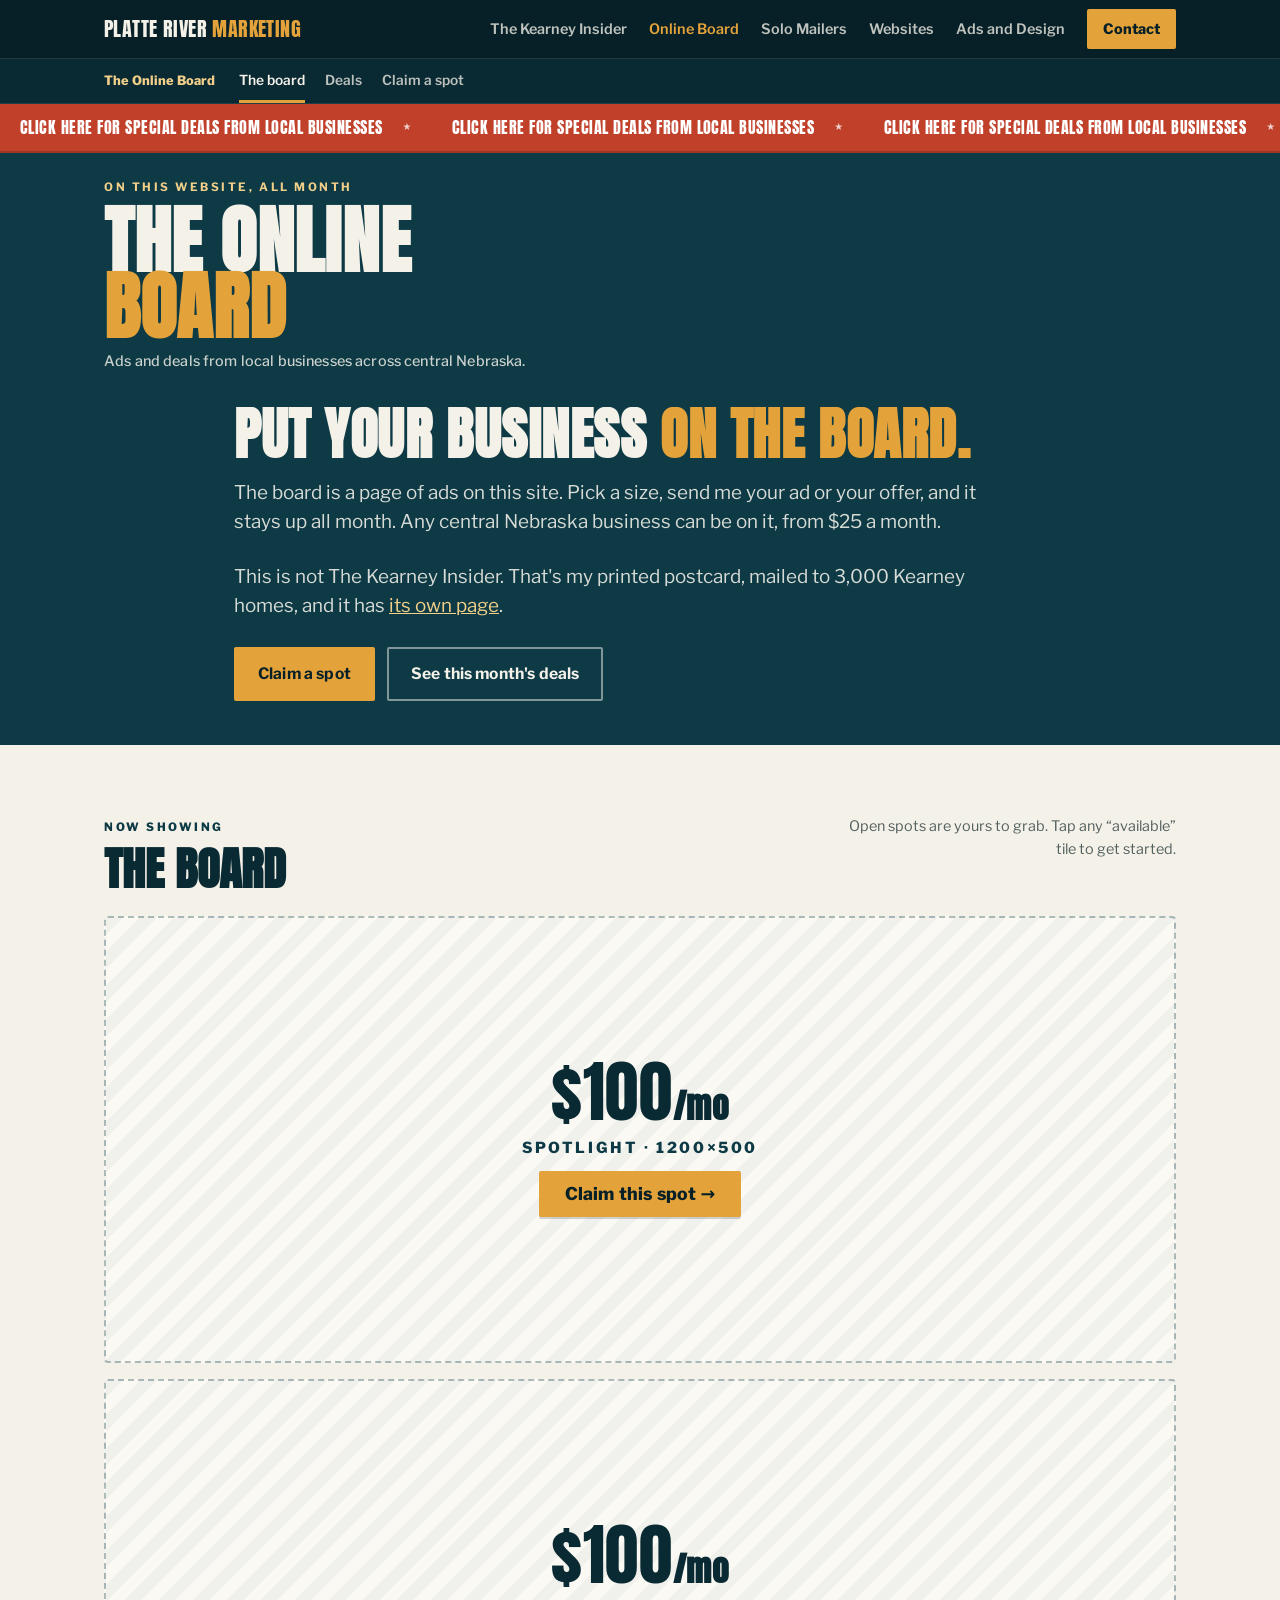
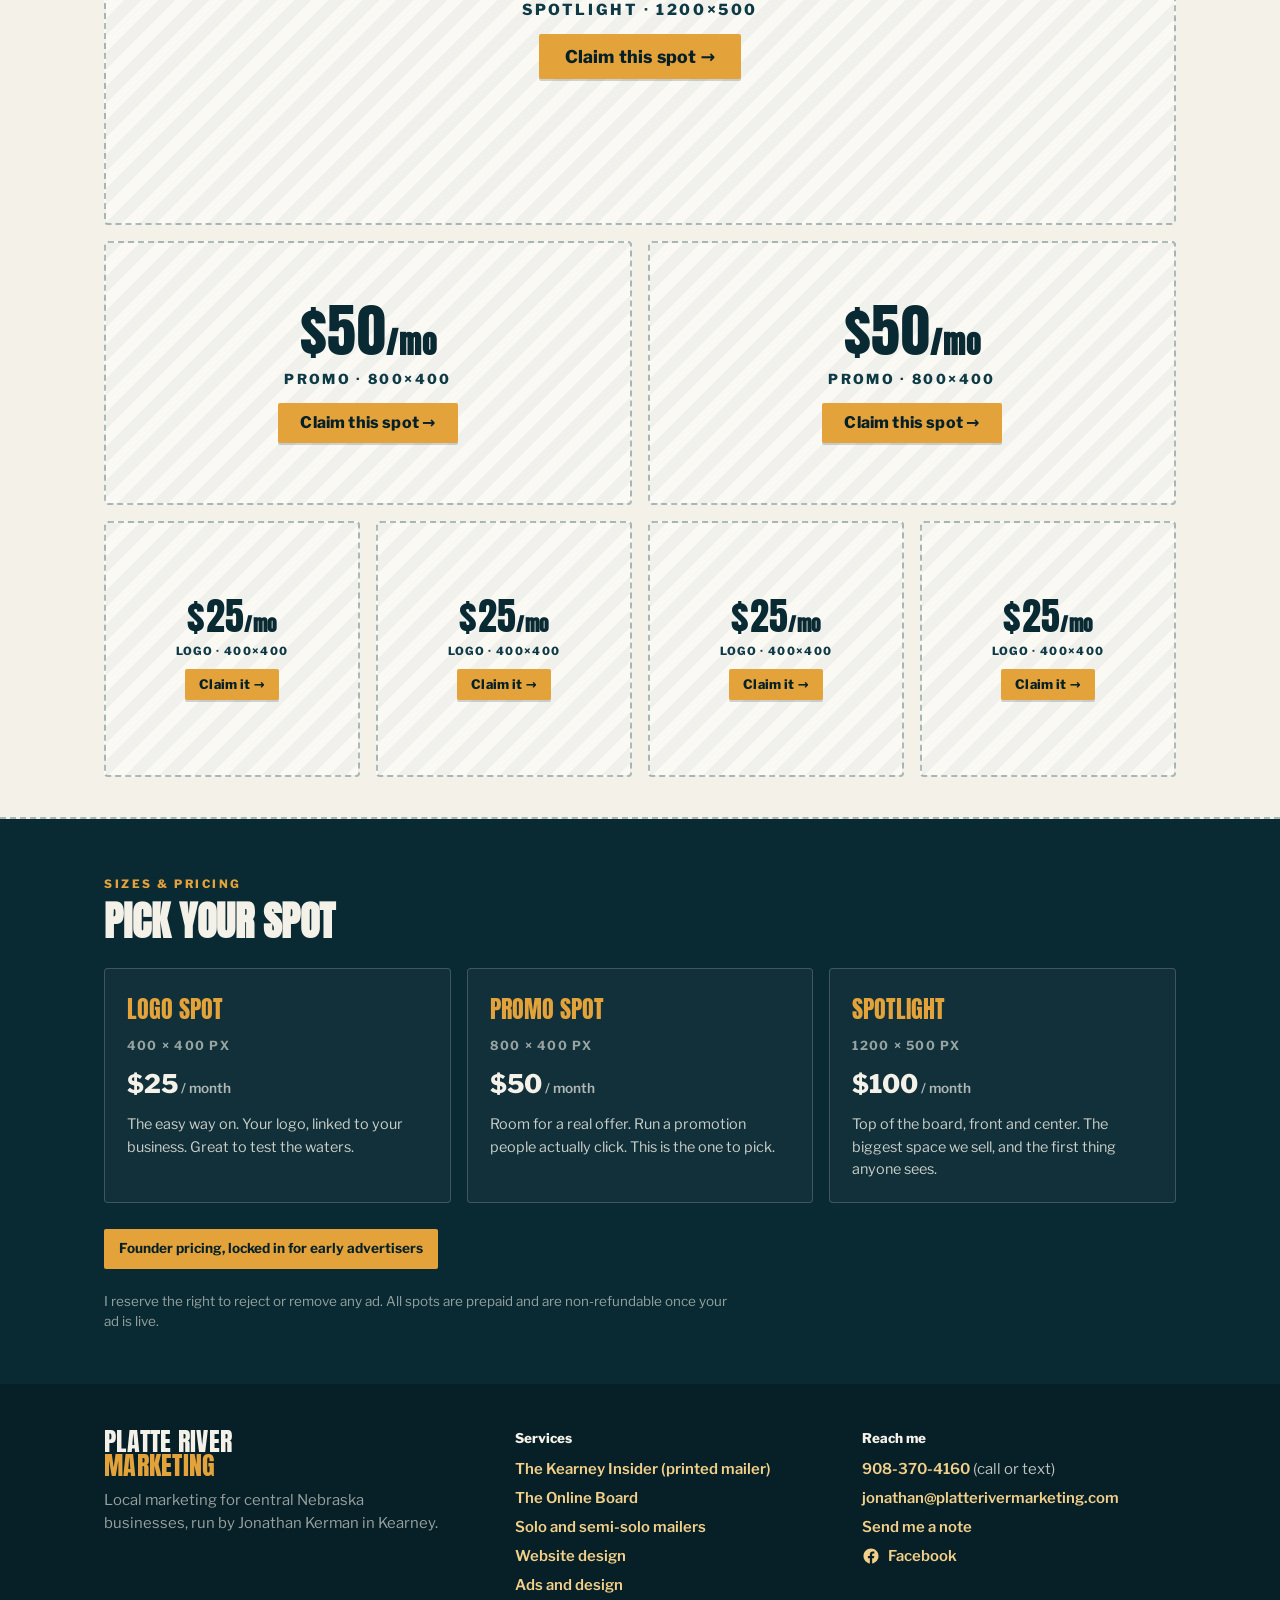
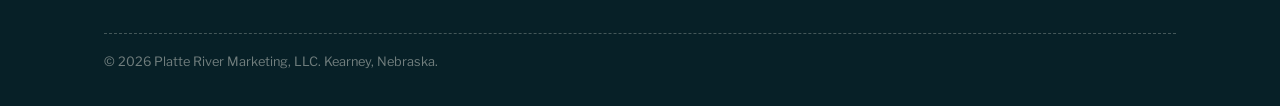
==== board.html @ 7006a7fc "Add files via upload" ====
<!doctype html>
<html lang="en">
<head>
<meta charset="utf-8">
<meta name="viewport" content="width=device-width, initial-scale=1">
<title>The Online Board | Platte River Marketing</title>
<meta name="description" content="Ads and deals from central Nebraska businesses, on one page. Spots from $25 a month. The Online Board from Platte River Marketing.">

<!-- ===== favicon ===== -->
<link rel="icon" href="/favicon.ico" sizes="any">
<link rel="icon" type="image/png" sizes="32x32" href="/favicon-32.png">
<link rel="apple-touch-icon" href="/apple-touch-icon.png">

<!-- ===== social share preview (Facebook, iMessage, LinkedIn, etc.) ===== -->
<meta property="og:type" content="website">
<meta property="og:site_name" content="Platte River Marketing">
<meta property="og:title" content="The Online Board | Platte River Marketing">
<meta property="og:description" content="Ads and deals from central Nebraska businesses, on one page. Spots from $25 a month. The Online Board from Platte River Marketing.">
<meta property="og:url" content="https://platterivermarketing.com/board">
<meta property="og:image" content="https://platterivermarketing.com/og-image.png">
<meta property="og:image:width" content="1200">
<meta property="og:image:height" content="630">
<meta property="og:image:alt" content="Platte River Marketing, Kearney Nebraska">
<meta property="og:locale" content="en_US">
<meta name="twitter:card" content="summary_large_image">
<meta name="twitter:title" content="The Online Board | Platte River Marketing">
<meta name="twitter:description" content="Ads and deals from central Nebraska businesses, on one page. Spots from $25 a month. The Online Board from Platte River Marketing.">
<meta name="twitter:image" content="https://platterivermarketing.com/og-image.png">
<meta name="theme-color" content="#0E3A46">
<link rel="canonical" href="https://platterivermarketing.com/board">

<!-- ============================================================= -->
<!--  FONTS                                                          -->
<!-- ============================================================= -->
<link rel="preconnect" href="https://fonts.googleapis.com">
<link rel="preconnect" href="https://fonts.gstatic.com" crossorigin>
<link href="https://fonts.googleapis.com/css2?family=Anton&family=Libre+Franklin:wght@400;500;600;700;800&display=swap" rel="stylesheet">

<link rel="stylesheet" href="/site.css">
<style>
/* =============================================================
   DESIGN TOKENS
   ============================================================= */
:root{
  --river:      #0E3A46;   /* deep Platte-river teal, the anchor */
  --river-deep: #0A2A33;
  --river-ink:  #072027;
  --wheat:      #E4A33A;   /* Nebraska wheat / sunflower gold    */
  --wheat-soft: #F3D08A;
  --flag:       #C0402A;   /* deals red, used only for the ticker */
  --flag-deep:  #9E3320;
  --paper:      #F4F1E9;   /* postcard stock                     */
  --card:       #FBF9F3;
  --ink:        #17201F;
  --ink-soft:   #52605E;
  --line:       rgba(14,58,70,.16);
  --line-strong:rgba(14,58,70,.32);
  --shadow:     0 1px 0 rgba(14,58,70,.06), 0 12px 30px -18px rgba(7,32,39,.45);

  --f-display: "Anton", Impact, sans-serif;
  --f-body:    "Libre Franklin", system-ui, sans-serif;

  --wrap: 1120px;
}

/* =============================================================
   RESET / BASE
   ============================================================= */
*{box-sizing:border-box}
html{-webkit-text-size-adjust:100%}
body{
  margin:0;
  font-family:var(--f-body);
  color:var(--ink);
  background:var(--paper);
  line-height:1.55;
  -webkit-font-smoothing:antialiased;
}
img{max-width:100%;display:block}
a{color:inherit}
.wrap{max-width:var(--wrap);margin:0 auto;padding:0 24px}

/* perforation divider — the tear line off a mailer */
.perf{
  border:0;height:0;
  border-top:2px dashed var(--line-strong);
  margin:0;
}

/* =============================================================
   HEADER
   ============================================================= */
/* deals ticker ribbon */
.ticker{
  display:block;background:var(--flag);color:#fff;text-decoration:none;
  overflow:hidden;position:relative;padding:11px 0;
  border-bottom:2px solid rgba(0,0,0,.16);
}
.ticker:hover{background:var(--flag-deep)}
.ticker:focus-visible{outline:3px solid var(--wheat);outline-offset:-3px}
.ticker-track{
  display:flex;width:max-content;
  animation:tick 34s linear infinite;
}
.ticker:hover .ticker-track{animation-play-state:paused}
/* Each .grp holds a full set of phrases. Two identical sets sit side by side
   and the track slides exactly one set's width, so the loop never shows a gap.
   Each set must be wider than the screen, hence several repeats per set. */
.ticker-track > .grp{display:flex;flex:0 0 auto}
.ticker-track .item{
  font-family:var(--f-display);text-transform:uppercase;letter-spacing:.03em;
  font-size:1.02rem;padding:0 20px;white-space:nowrap;
  display:inline-flex;align-items:center;
}
.ticker-track .item::after{
  content:"★";font-family:var(--f-body);font-size:.62rem;opacity:.75;
  margin-left:20px;position:relative;top:-1px;
}
@keyframes tick{ from{transform:translateX(0)} to{transform:translateX(-50%)} }
@media (prefers-reduced-motion:reduce){
  .ticker-track{animation:none;width:100%;justify-content:center}
  .ticker-track > .grp:last-child{display:none}
  .ticker-track > .grp .item:not(:first-child){display:none}
  .ticker-track .item::after{display:none}
}

/* =============================================================
   TRUST / WHO RUNS THIS
   ============================================================= */
.trust{padding:56px 0}
.trust .eyebrow{color:var(--river)}
.trust h2{
  font-family:var(--f-display);text-transform:uppercase;color:var(--river-deep);
  font-size:clamp(1.7rem,4.4vw,2.7rem);line-height:.96;margin:.15em 0 30px;
}
.trust-grid{display:grid;grid-template-columns:minmax(0,1.05fr) minmax(0,1fr);gap:38px;align-items:start}

.trust-note p{font-size:1.03rem;color:var(--ink);margin:0 0 14px;max-width:52ch}
.trust-note p:last-child{margin-bottom:0}
.trust-sig{
  margin-top:20px;padding-top:16px;border-top:2px dashed var(--line-strong);
  display:flex;align-items:center;gap:14px;
}
.trust-sig .who{font-family:var(--f-display);text-transform:uppercase;font-size:1.35rem;
  color:var(--river-deep);line-height:1}
.trust-sig .role{font-size:.82rem;color:var(--ink-soft);font-weight:600;margin-top:3px}
.trust-photo{
  width:74px;height:74px;border-radius:50%;object-fit:cover;flex:0 0 auto;
  border:2px solid var(--wheat);
}

.proof{list-style:none;margin:0;padding:0}
.proof li{
  display:flex;gap:14px;align-items:flex-start;
  background:var(--card);border:1px solid var(--line);border-radius:4px;
  padding:16px 18px;margin-bottom:11px;
}
.proof .ic{
  flex:0 0 auto;width:34px;height:34px;border-radius:50%;background:var(--river);
  display:flex;align-items:center;justify-content:center;
}
.proof .ic svg{width:17px;height:17px;stroke:var(--wheat);fill:none;stroke-width:2.4;
  stroke-linecap:round;stroke-linejoin:round}
.proof .t{font-weight:800;color:var(--river-deep);font-size:.97rem;display:block}
.proof .d{font-size:.88rem;color:var(--ink-soft);display:block;margin-top:2px}

@media (max-width:820px){
  .trust-grid{grid-template-columns:1fr;gap:30px}
}

/* nav */
.nav{background:var(--river-ink);border-bottom:1px solid rgba(244,241,233,.12)}
.nav .wrap{display:flex;align-items:center;gap:26px;padding-top:13px;padding-bottom:13px;flex-wrap:wrap}
.nav a{color:rgba(244,241,233,.72);text-decoration:none;font-size:.82rem;font-weight:700;
  letter-spacing:.13em;text-transform:uppercase}
.nav a:hover{color:var(--wheat)}
.nav a.on{color:var(--wheat)}
.nav .sp{margin-left:auto}

.masthead{
  background:var(--river);
  color:var(--paper);
  position:relative;
}
.masthead .wrap{
  display:flex;align-items:flex-start;justify-content:space-between;gap:24px;
  padding-top:26px;padding-bottom:34px;
}
.brand{display:flex;flex-direction:column;gap:2px}
.brand .kicker{
  font-size:.72rem;font-weight:700;letter-spacing:.22em;text-transform:uppercase;
  color:var(--wheat-soft);
}
.brand .wordmark{
  font-family:var(--f-display);
  font-size:clamp(2.4rem,7vw,4.6rem);
  line-height:.9;letter-spacing:.01em;text-transform:uppercase;
  color:var(--paper);margin:.12em 0 0;
}
.brand .wordmark span{color:var(--wheat)}
.brand .sub{
  font-size:.9rem;color:rgba(244,241,233,.82);font-weight:500;margin-top:8px;
  letter-spacing:.01em;
}

/* postmark stamp — the signature element */
.postmark{
  flex:0 0 auto;width:112px;height:112px;transform:rotate(-8deg);
  opacity:.92;margin-top:4px;
}
.postmark svg{width:100%;height:100%}
.postmark text{fill:var(--wheat-soft);font-family:var(--f-body);font-weight:700}

/* =============================================================
   HERO
   ============================================================= */
.hero{background:var(--river);color:var(--paper);padding-bottom:44px}
.hero .wrap{max-width:860px}
.hero h1,.hero h2{
  font-family:var(--f-display);text-transform:uppercase;
  font-size:clamp(2rem,5.6vw,3.5rem);line-height:.98;letter-spacing:.01em;
  margin:0 0 16px;
}
.hero h1 em,.hero h2 em{font-style:normal;color:var(--wheat)}
.hero p{
  font-size:clamp(1rem,2.2vw,1.18rem);color:rgba(244,241,233,.88);
  max-width:60ch;margin:0 0 26px;
}
.cta-row{display:flex;flex-wrap:wrap;gap:12px}
.btn{
  display:inline-flex;align-items:center;gap:9px;
  font-weight:700;font-size:.98rem;letter-spacing:.01em;
  padding:13px 22px;border-radius:2px;text-decoration:none;
  border:2px solid transparent;transition:transform .12s ease, background .2s ease, color .2s ease;
}
.btn-primary{background:var(--wheat);color:var(--river-ink)}
.btn-primary:hover{background:var(--wheat-soft)}
.btn-ghost{border-color:rgba(244,241,233,.5);color:var(--paper)}
.btn-ghost:hover{border-color:var(--wheat);color:var(--wheat)}
.btn:active{transform:translateY(1px)}

/* =============================================================
   BOARD
   ============================================================= */
.board{padding:56px 0 40px}
.section-head{
  display:flex;align-items:baseline;justify-content:space-between;gap:16px;
  flex-wrap:wrap;margin-bottom:26px;
}
.eyebrow{
  font-size:.72rem;font-weight:800;letter-spacing:.22em;text-transform:uppercase;
  color:var(--river);
}
.section-head h2{
  font-family:var(--f-display);text-transform:uppercase;
  font-size:clamp(1.8rem,4.6vw,2.9rem);line-height:.95;margin:.15em 0 0;color:var(--river-deep);
}
.section-head .note{font-size:.9rem;color:var(--ink-soft);max-width:34ch;text-align:right}

.grid{
  display:grid;
  grid-template-columns:repeat(4,1fr);
  gap:16px;
}
.tile{
  background:var(--card);
  border:1px solid var(--line);
  border-radius:4px;
  overflow:hidden;
  position:relative;
  box-shadow:var(--shadow);
  text-decoration:none;color:inherit;
  display:flex;flex-direction:column;
  transition:transform .14s ease, box-shadow .2s ease, border-color .2s ease;
}
a.tile:hover{transform:translateY(-3px);box-shadow:0 18px 40px -20px rgba(7,32,39,.55);border-color:var(--line-strong)}
a.tile:focus-visible{outline:3px solid var(--wheat);outline-offset:3px}

/* tier spans */
.tile.spotlight{grid-column:span 4;aspect-ratio:12/5}
.tile.promo{grid-column:span 2;aspect-ratio:2/1}
.tile.logo{grid-column:span 1;aspect-ratio:1/1}

.tile img{width:100%;height:100%;object-fit:cover;flex:1}

/* little tier tag on filled ads */
.tile .tag{
  position:absolute;top:10px;left:10px;
  background:var(--river);color:var(--paper);
  font-size:.62rem;font-weight:800;letter-spacing:.14em;text-transform:uppercase;
  padding:5px 8px;border-radius:2px;
}

/* available / empty spot */
.tile.open{
  background:
    repeating-linear-gradient(135deg, rgba(14,58,70,.045) 0 12px, transparent 12px 24px),
    var(--card);
  border:2px dashed var(--line-strong);
  align-items:center;justify-content:center;text-align:center;padding:18px;
  box-shadow:none;
}
.tile.open .open-inner{
  display:flex;flex-direction:column;align-items:center;justify-content:center;
  gap:12px;text-align:center;
}
/* big price, set in the display face */
.tile.open .price{
  font-family:var(--f-display);color:var(--river-deep);
  font-size:clamp(2rem,4.6vw,3.6rem);line-height:.92;letter-spacing:.01em;
}
.tile.open .size{
  font-size:.86rem;font-weight:800;letter-spacing:.17em;text-transform:uppercase;
  color:var(--river);
}
/* the call to action reads as a real button */
.tile.open .avail{
  background:var(--wheat);color:var(--river-ink);
  font-size:1rem;font-weight:800;letter-spacing:.01em;
  padding:12px 22px;border-radius:2px;line-height:1;white-space:nowrap;
  box-shadow:0 2px 0 rgba(7,32,39,.18);
}
.tile.open .avail::after{content:" →";color:var(--river-ink)}
a.tile.open:hover{border-color:var(--wheat);background:var(--card)}
a.tile.open:hover .avail{background:var(--wheat-soft)}

/* scale per tier so small logo tiles don't overflow */
.tile.open.spotlight .price{font-size:clamp(2.6rem,5.2vw,4.4rem)}
.tile.open.spotlight .size{font-size:.95rem}
.tile.open.spotlight .avail{font-size:1.1rem;padding:14px 26px}

.tile.open.logo .open-inner{gap:9px}
.tile.open.logo .price{font-size:clamp(1.7rem,3.4vw,2.4rem)}
.tile.open.logo .size{font-size:.7rem;letter-spacing:.12em}
.tile.open.logo .avail{font-size:.82rem;padding:9px 14px}

/* =============================================================
   TIER STRIP (explains the board / pricing)
   ============================================================= */
.tiers{background:var(--river-deep);color:var(--paper);padding:52px 0}
.tiers .eyebrow{color:var(--wheat)}
.tiers h2{font-family:var(--f-display);text-transform:uppercase;color:var(--paper);
  font-size:clamp(1.6rem,4vw,2.5rem);margin:.15em 0 28px;line-height:.95}
.tier-cards{display:grid;grid-template-columns:repeat(3,1fr);gap:16px}
.tier-card{
  border:1px solid rgba(244,241,233,.2);border-radius:4px;padding:22px;
  background:rgba(255,255,255,.03);display:flex;flex-direction:column;gap:8px;
}
.tier-card .name{font-family:var(--f-display);text-transform:uppercase;font-size:1.5rem;color:var(--wheat)}
.tier-card .dims{font-size:.78rem;letter-spacing:.1em;text-transform:uppercase;color:rgba(244,241,233,.6);font-weight:700}
.tier-card .price{font-size:1.6rem;font-weight:800}
.tier-card .price small{font-size:.85rem;font-weight:600;color:rgba(244,241,233,.7)}
.tier-card .desc{font-size:.9rem;color:rgba(244,241,233,.82);margin-top:2px}
.board-terms{margin:22px 0 0;font-size:.84rem;color:rgba(244,241,233,.6);max-width:70ch}
.founder{
  display:inline-block;margin-top:26px;font-size:.85rem;font-weight:700;
  color:var(--river-ink);background:var(--wheat);padding:9px 15px;border-radius:2px;
}

/* =============================================================
   FOOTER + TERMS
   ============================================================= */
.foot{background:var(--river-ink);color:rgba(244,241,233,.8);padding:44px 0 40px;font-size:.92rem}
.foot .cols{display:flex;justify-content:space-between;gap:32px;flex-wrap:wrap}
.foot .wordmark-sm{font-family:var(--f-display);text-transform:uppercase;color:var(--paper);
  font-size:1.5rem;line-height:.9;letter-spacing:.01em}
.foot .wordmark-sm span{color:var(--wheat)}
.foot a{color:var(--wheat-soft);text-decoration:none;font-weight:600}
.foot a:hover{color:var(--wheat)}
.foot .contact div{margin-bottom:4px}
.foot .social{margin-top:10px}
.foot .social a{display:inline-flex;align-items:center;gap:8px}
.foot .social svg{width:19px;height:19px;fill:currentColor;flex:0 0 auto}
.foot .social a:hover svg{fill:var(--wheat)}
.terms{
  margin-top:30px;padding-top:22px;border-top:1px dashed rgba(244,241,233,.28);
  font-size:.82rem;color:rgba(244,241,233,.62);max-width:75ch;line-height:1.7;
}
.copyright{margin-top:18px;font-size:.76rem;color:rgba(244,241,233,.4)}

/* =============================================================
   RESPONSIVE
   -------------------------------------------------------------
   IMPORTANT: never override a tile's aspect-ratio at a breakpoint.
   The ratios match the ad image dimensions exactly (spotlight 12/5,
   promo 2/1, logo 1/1). Changing them makes object-fit:cover crop
   the advertiser's artwork, which chops off phone numbers.
   Only the column SPAN should change.
   ============================================================= */
@media (max-width:820px){
  .grid{grid-template-columns:repeat(2,1fr)}
  .tile.spotlight{grid-column:span 2}   /* full width, ratio stays 12/5 */
  .tile.promo{grid-column:span 2}       /* full width, ratio stays 2/1  */
  .tile.logo{grid-column:span 1}        /* two across, ratio stays 1/1  */
  .tier-cards{grid-template-columns:1fr}
  .section-head .note{text-align:left}

  /* open placeholders keep the big treatment, just trimmed to fit */
  .tile.open{padding:12px}
  .tile.open .open-inner{gap:10px}
  .tile.open .size{font-size:.74rem;letter-spacing:.12em}
  .tile.open .avail{font-size:.9rem;padding:11px 18px}
  .tile.open.spotlight .price{font-size:2.6rem}
  .tile.open.spotlight .size{font-size:.82rem}
  .tile.open.spotlight .avail{font-size:.95rem;padding:12px 20px}
}
@media (max-width:520px){
  .postmark{width:84px;height:84px}
  .masthead .wrap{padding-bottom:28px}
  .grid{gap:12px}
  .tile .tag{font-size:.55rem;padding:4px 6px;top:7px;left:7px}
  /* logo tiles are half-width on a phone, so scale their contents down */
  .tile.open.logo .open-inner{gap:7px}
  .tile.open.logo .price{font-size:1.6rem}
  .tile.open.logo .size{font-size:.58rem;letter-spacing:.08em}
  .tile.open.logo .avail{font-size:.7rem;padding:7px 10px}
}

@media (prefers-reduced-motion:reduce){
  *{transition:none!important;scroll-behavior:auto!important}
}
</style>
   <!-- Google tag (gtag.js) -->
<script async src="https://www.googletagmanager.com/gtag/js?id=G-0B7E23MN36"></script>
<script>
  window.dataLayer = window.dataLayer || [];
  function gtag(){dataLayer.push(arguments);}
  gtag('js', new Date());
  gtag('config', 'G-0B7E23MN36');
</script>
<!-- Meta Pixel Code -->
<script>
!function(f,b,e,v,n,t,s)
{if(f.fbq)return;n=f.fbq=function(){n.callMethod?
n.callMethod.apply(n,arguments):n.queue.push(arguments)};
if(!f._fbq)f._fbq=n;n.push=n;n.loaded=!0;n.version='2.0';
n.queue=[];t=b.createElement(e);t.async=!0;
t.src=v;s=b.getElementsByTagName(e)[0];
s.parentNode.insertBefore(t,s)}(window, document,'script',
'https://connect.facebook.net/en_US/fbevents.js');
fbq('init', '1459053552757348');
fbq('track', 'PageView');
</script>
<noscript><img height="1" width="1" style="display:none"
src="https://www.facebook.com/tr?id=1459053552757348&ev=PageView&noscript=1"
/></noscript>
<!-- End Meta Pixel Code -->
</head>

<body>

<!-- ============================================================= -->
<!--  HEADER                                                        -->
<!-- ============================================================= -->
<!-- ============ TOP NAVIGATION (same on every page) ============ -->
<header class="topnav">
  <div class="tn-wrap">
    <a class="tn-brand" href="/">Platte River <span>Marketing</span></a>
    <input type="checkbox" id="tn-toggle" class="tn-toggle" aria-label="Show the menu">
    <label for="tn-toggle" class="tn-btn">Menu</label>
    <nav class="tn-links" aria-label="Main">
      <a href="/kearney-insider">The Kearney Insider</a>
      <a href="/board" aria-current="page">Online Board</a>
      <a href="/mailers">Solo Mailers</a>
      <a href="/websites">Websites</a>
      <a href="/marketing">Ads and Design</a>
      <a class="tn-cta" href="/claim">Contact</a>
    </nav>
  </div>
</header>
<div class="subnav">
  <div class="tn-wrap">
    <span class="sn-name">The Online Board</span>
    <a href="/board" aria-current="page">The board</a>
    <a href="/deals">Deals</a>
    <a href="/claim?service=board">Claim a spot</a>
  </div>
</div>

<!-- ============ DEALS TICKER ============
     To change the message: edit the FIRST .item, then copy that exact text
     into every other .item below. All of them must match or the loop
     will visibly jump when it repeats. -->
<a class="ticker" href="/deals" aria-label="See this month's special deals">
  <span class="ticker-track">
    <span class="grp">
      <span class="item">Click here for special deals from local businesses</span>
      <span class="item">Click here for special deals from local businesses</span>
      <span class="item">Click here for special deals from local businesses</span>
      <span class="item">Click here for special deals from local businesses</span>
      <span class="item">Click here for special deals from local businesses</span>
      <span class="item">Click here for special deals from local businesses</span>
    </span>
    <span class="grp" aria-hidden="true">
      <span class="item">Click here for special deals from local businesses</span>
      <span class="item">Click here for special deals from local businesses</span>
      <span class="item">Click here for special deals from local businesses</span>
      <span class="item">Click here for special deals from local businesses</span>
      <span class="item">Click here for special deals from local businesses</span>
      <span class="item">Click here for special deals from local businesses</span>
    </span>
  </span>
</a>

<header class="masthead">
  <div class="wrap">
    <div class="brand">
      <span class="kicker">On this website, all month</span>
      <h1 class="wordmark">The Online<br><span>Board</span></h1>
      <span class="sub">Ads and deals from local businesses across central Nebraska.</span>
    </div>
  </div>
</header>

<!-- ============================================================= -->
<!--  HERO                                                          -->
<!-- ============================================================= -->
<section class="hero">
  <div class="wrap">
    <h2>Put your business <em>on the board.</em></h2>
    <p>The board is a page of ads on this site. Pick a size, send me your ad or your
       offer, and it stays up all month. Any central Nebraska business can be on it,
       from $25 a month.</p>
    <p>This is not The Kearney Insider. That's my printed postcard, mailed to 3,000
       Kearney homes, and it has <a href="/kearney-insider" style="color:var(--wheat-soft)">its own page</a>.</p>
    <div class="cta-row">
      <a class="btn btn-primary" href="/claim?service=board">Claim a spot</a>
      <a class="btn btn-ghost" href="/deals">See this month's deals</a>
    </div>
  </div>
</section>

<!-- ============================================================= -->
<!--  BOARD                                                         -->
<!-- ============================================================= -->
<section class="board">
  <div class="wrap">
    <div class="section-head">
      <div>
        <span class="eyebrow">Now showing</span>
        <h2>The Board</h2>
      </div>
      <p class="note">Open spots are yours to grab. Tap any “available” tile to get started.</p>
    </div>
    <div class="grid" id="grid"><!-- rendered by script --></div>
  </div>
</section>

<hr class="perf">

<!-- ============================================================= -->
<!--  TIER STRIP                                                    -->
<!-- ============================================================= -->
<section class="tiers">
  <div class="wrap">
    <span class="eyebrow">Sizes &amp; pricing</span>
    <h2>Pick your spot</h2>
    <div class="tier-cards">
      <div class="tier-card">
        <span class="name">Logo Spot</span>
        <span class="dims">400 × 400 px</span>
        <span class="price">$25<small> / month</small></span>
        <span class="desc">The easy way on. Your logo, linked to your business. Great to test the waters.</span>
      </div>
      <div class="tier-card">
        <span class="name">Promo Spot</span>
        <span class="dims">800 × 400 px</span>
        <span class="price">$50<small> / month</small></span>
        <span class="desc">Room for a real offer. Run a promotion people actually click. This is the one to pick.</span>
      </div>
      <div class="tier-card">
        <span class="name">Spotlight</span>
        <span class="dims">1200 × 500 px</span>
        <span class="price">$100<small> / month</small></span>
        <span class="desc">Top of the board, front and center. The biggest space we sell, and the first thing anyone sees.</span>
      </div>
    </div>
    <span class="founder">Founder pricing, locked in for early advertisers</span>
    <p class="board-terms">I reserve the right to reject or remove any ad. All spots are prepaid
       and are non-refundable once your ad is live.</p>
  </div>
</section>

<!-- ============================================================= -->
<!--  FOOTER + TERMS                                                -->
<!-- ============================================================= -->
<!-- ============ FOOTER (same on every page) ============ -->
<footer class="sitefoot">
  <div class="sf-wrap">
    <div class="sf-cols">
      <div>
        <div class="sf-mark">Platte River<br><span>Marketing</span></div>
        <p>Local marketing for central Nebraska businesses, run by Jonathan Kerman in Kearney.</p>
      </div>
      <div>
        <h2>Services</h2>
        <ul>
          <li><a href="/kearney-insider">The Kearney Insider (printed mailer)</a></li>
          <li><a href="/board">The Online Board</a></li>
          <li><a href="/mailers">Solo and semi-solo mailers</a></li>
          <li><a href="/websites">Website design</a></li>
          <li><a href="/marketing">Ads and design</a></li>
        </ul>
      </div>
      <div>
        <h2>Reach me</h2>
        <ul>
          <li><a href="tel:19083704160">908-370-4160</a> (call or text)</li>
          <li><a href="mailto:jonathan@platterivermarketing.com">jonathan@platterivermarketing.com</a></li>
          <li><a href="/claim">Send me a note</a></li>
          <li>
            <a class="sf-fb" href="https://www.facebook.com/share/1GYTginALE/" target="_blank" rel="noopener">
              <svg viewBox="0 0 24 24" aria-hidden="true" focusable="false"><path d="M22 12.06C22 6.5 17.52 2 12 2S2 6.5 2 12.06c0 5.02 3.66 9.18 8.44 9.94v-7.03H7.9v-2.91h2.54V9.85c0-2.52 1.5-3.91 3.77-3.91 1.09 0 2.24.2 2.24.2v2.46h-1.26c-1.24 0-1.63.78-1.63 1.57v1.89h2.78l-.45 2.91h-2.33V22c4.78-.76 8.44-4.92 8.44-9.94z"/></svg>
              <span>Facebook</span>
            </a>
          </li>
        </ul>
      </div>
    </div>
    <div class="sf-legal">&copy; <span id="yr"></span> Platte River Marketing, LLC. Kearney, Nebraska.</div>
  </div>
</footer>
<script>(function(){var y=document.getElementById("yr");if(y)y.textContent=new Date().getFullYear();})();</script>


<script>
/* =================================================================
   EDIT YOUR ADS HERE
   -----------------------------------------------------------------
   To add an advertiser, copy one block below and fill it in.
   Delete a block to remove that ad. That's the whole job.

   tier   : "spotlight" | "promo" | "logo"   (sets the size)
   name   : business name (used for the alt text / accessibility)
   img    : link to the ad image
              -> Logo Spot  : 400 x 400 px
              -> Promo Spot : 800 x 400 px
              -> Spotlight  : 1200 x 500 px
   link   : where the ad points (their website or Facebook page).
            Clicks out to advertisers are counted by Google Analytics.
   start  : "YYYY-MM-DD"  the ad shows on/after this date
   end    : "YYYY-MM-DD"  the ad auto-drops off after this date
   =================================================================
   EXAMPLE (delete the // in front of each line to turn it on):

   // {
   //   tier:  "promo",
   //   name:  "Andrew's Roofing",
   //   img:   "https://link-to-your-image/andrew-promo.png",
   //   link:  "https://bit.ly/andrew-roofing",
   //   start: "2026-08-01",
   //   end:   "2026-09-01"
   // },
   ================================================================= */

const ADS = [
  {
    tier:  "spotlight",
    name:  "Whistlin' Wolf Bar & Lounge",
    img:   "/ads/whistlin-wolf.png",
    link:  "https://www.facebook.com/p/Whistlin-Wolf-Bar-Lounge-61551043024109/",
    start: "2026-09-27",
    end:   "2026-10-27"
  },
  {
    tier:  "promo",
    name:  "Yuletide Lighting Co",
    img:   "/ads/yuletide-lighting.png",
    link:  "https://www.facebook.com/p/Yuletide-Lighting-Co-61567820511411/",
    start: "2026-09-27",
    end:   "2026-10-27"
  },
  {
    tier:  "logo",
    name:  "Kearney Dog Bar Training",
    img:   "/ads/kearney-dog-bar.png",
    link:  "https://kearneydogbar.com/",
    start: "2026-09-27",
    end:   "2026-10-27"
  },
];

/* -----------------------------------------------------------------
   HOW MANY "AVAILABLE" SPOTS TO SHOW per tier when they're open.
   As you fill spots with real ads, the board fills up automatically.
   ----------------------------------------------------------------- */
const OPEN_SLOTS = { spotlight: 2, promo: 2, logo: 4 };

/* -----------------------------------------------------------------
   PRICES shown on the empty "available" tiles.
   ----------------------------------------------------------------- */
const PRICE = { spotlight: "$100", promo: "$50", logo: "$25" };
const SIZE  = { spotlight: "1200×500", promo: "800×400", logo: "400×400" };
const CONTACT = "/claim?service=board";   // open tiles append ?tier=... so the form pre-selects the size

/* ===== rendering (you shouldn't need to touch below here) ======== */
document.getElementById("yr").textContent = new Date().getFullYear();

function isLive(ad){
  const now = new Date(); now.setHours(0,0,0,0);
  const s = ad.start ? new Date(ad.start) : null;
  const e = ad.end   ? new Date(ad.end)   : null;
  if (s && now < s) return false;
  if (e && now > e) return false;
  return true;
}

const order = { spotlight:0, promo:1, logo:2 };
const live = ADS.filter(isLive);

/* Build one combined list of tiles: real ads AND open spots together,
   then sort by size. Keeping them in one list is what stops the grid
   from leaving holes (a full-width spot can't sit beside a half-width one). */
const tiles = [];

live.forEach(ad => tiles.push({ tier: ad.tier, ad: ad }));

["spotlight","promo","logo"].forEach(tier=>{
  const used = live.filter(a=>a.tier===tier).length;
  const openCount = Math.max(0, (OPEN_SLOTS[tier]||0) - used);
  for(let i=0;i<openCount;i++) tiles.push({ tier: tier, ad: null });
});

tiles.sort((a,b)=>{
  const d = (order[a.tier]??9) - (order[b.tier]??9);
  if (d !== 0) return d;
  // within a size, filled ads sit before open spots
  return (a.ad ? 0 : 1) - (b.ad ? 0 : 1);
});

const grid = document.getElementById("grid");

tiles.forEach(t=>{
  const a = document.createElement("a");

  if (t.ad) {                                   // ---- a real advertiser ----
    a.className = "tile " + t.tier;
    a.href = t.ad.link || "#";
    a.target = "_blank"; a.rel = "noopener";
    a.setAttribute("aria-label", t.ad.name || "Advertiser");
    a.innerHTML =
      '<span class="tag">'+ t.tier +'</span>' +
      '<img src="'+ t.ad.img +'" alt="'+ (t.ad.name||"Advertiser") +'">';

  } else {                                      // ---- an open spot ----
    a.className = "tile open " + t.tier;
    a.href = CONTACT + "&tier=" + t.tier;
    a.setAttribute("aria-label", "Available "+t.tier+" spot, claim it");
    a.innerHTML =
      '<span class="open-inner">' +
        '<span class="price">'+ PRICE[t.tier] +'<span style="font-size:.5em;font-weight:600">/mo</span></span>' +
        '<span class="size">'+ t.tier +' · '+ SIZE[t.tier] +'</span>' +
        '<span class="avail">'+ (t.tier === "logo" ? "Claim it" : "Claim this spot") +'</span>' +
      '</span>';
  }

  grid.appendChild(a);
});
</script>

</body>
</html>
---- site.css ----
/* =============================================================
   PLATTE RIVER MARKETING — shared styles
   Loaded by every page. The older pages (board, deals, rounds,
   claim, thanks) also carry their own inline styles, which load
   after this file and win where they overlap.
   ============================================================= */

:root{
  --river:      #0E3A46;
  --river-deep: #0A2A33;
  --river-ink:  #072027;
  --wheat:      #E4A33A;
  --wheat-soft: #F3D08A;
  --flag:       #C0402A;
  --flag-deep:  #9E3320;
  --paper:      #F4F1E9;
  --card:       #FBF9F3;
  --ink:        #17201F;
  --ink-soft:   #52605E;
  --line:       rgba(14,58,70,.16);
  --line-strong:rgba(14,58,70,.32);
  --f-display: "Anton", Impact, sans-serif;
  --f-body:    "Libre Franklin", system-ui, sans-serif;
}

/* -------------------------------------------------------------
   TOP NAVIGATION (every page)
   ------------------------------------------------------------- */
.topnav{background:var(--river-ink);border-bottom:1px solid rgba(244,241,233,.12);
  font-family:var(--f-body);position:relative;z-index:20}
.tn-wrap{max-width:1120px;margin:0 auto;padding:0 24px;display:flex;align-items:center;
  gap:22px;min-height:58px;flex-wrap:wrap}
.tn-brand{font-family:var(--f-display);text-transform:uppercase;letter-spacing:.02em;
  font-size:1.28rem;line-height:1;color:var(--paper);text-decoration:none;white-space:nowrap}
.tn-brand span{color:var(--wheat)}
.tn-brand:focus-visible,.tn-links a:focus-visible,.subnav a:focus-visible{
  outline:3px solid var(--wheat);outline-offset:3px}
.tn-links{margin-left:auto;display:flex;align-items:center;gap:22px;flex-wrap:wrap}
.tn-links a{color:rgba(244,241,233,.78);text-decoration:none;font-size:.9rem;font-weight:600}
.tn-links a:hover{color:var(--wheat)}
.tn-links a[aria-current="page"]{color:var(--wheat)}
.tn-links a.tn-cta{background:var(--wheat);color:var(--river-ink);font-weight:800;
  padding:9px 16px;border-radius:2px}
.tn-links a.tn-cta:hover{background:var(--wheat-soft);color:var(--river-ink)}
.tn-toggle{position:absolute;width:1px;height:1px;opacity:0;margin:0}
.tn-btn{display:none;margin-left:auto;color:var(--paper);font-weight:700;font-size:.9rem;
  border:2px solid rgba(244,241,233,.45);border-radius:2px;padding:7px 14px;cursor:pointer}
.tn-toggle:focus-visible + .tn-btn{outline:3px solid var(--wheat);outline-offset:3px}

@media (max-width:900px){
  .tn-btn{display:inline-block}
  .tn-links{display:none;margin-left:0;width:100%;flex-direction:column;align-items:stretch;
    gap:0;padding:4px 0 16px}
  .tn-toggle:checked ~ .tn-links{display:flex}
  .tn-links a{padding:12px 0;border-top:1px solid rgba(244,241,233,.12);font-size:1rem}
  .tn-links a.tn-cta{margin-top:12px;text-align:center;border-top:0;padding:13px 16px}
}

/* -------------------------------------------------------------
   SUB NAVIGATION (pages that belong to one service)
   ------------------------------------------------------------- */
.subnav{background:var(--river-deep);font-family:var(--f-body);
  border-bottom:1px solid rgba(244,241,233,.1)}
.subnav .tn-wrap{min-height:44px;gap:20px}
.subnav .sn-name{font-size:.8rem;font-weight:800;color:var(--wheat-soft);margin-right:4px}
.subnav a{color:rgba(244,241,233,.76);text-decoration:none;font-size:.86rem;font-weight:600;
  padding:11px 0}
.subnav a:hover{color:var(--wheat)}
.subnav a[aria-current="page"]{color:var(--paper);box-shadow:inset 0 -3px 0 var(--wheat)}

/* -------------------------------------------------------------
   FOOTER (every page)
   ------------------------------------------------------------- */
.sitefoot{background:var(--river-ink);color:rgba(244,241,233,.78);font-family:var(--f-body);
  padding:46px 0 34px;font-size:.93rem;line-height:1.55}
.sitefoot .sf-wrap{max-width:1120px;margin:0 auto;padding:0 24px}
.sitefoot .sf-cols{display:grid;grid-template-columns:1.2fr 1fr 1fr;gap:34px}
.sitefoot .sf-mark{font-family:var(--f-display);text-transform:uppercase;color:var(--paper);
  font-size:1.6rem;line-height:.92;letter-spacing:.01em}
.sitefoot .sf-mark span{color:var(--wheat)}
.sitefoot p{margin:12px 0 0;max-width:34ch;color:rgba(244,241,233,.62)}
.sitefoot h2{font-family:var(--f-body);font-size:.84rem;font-weight:800;color:var(--paper);
  margin:0 0 10px;letter-spacing:0;text-transform:none;line-height:1.3}
.sitefoot ul{list-style:none;margin:0;padding:0}
.sitefoot li{margin-bottom:6px}
.sitefoot a{color:var(--wheat-soft);text-decoration:none;font-weight:600}
.sitefoot a:hover{color:var(--wheat)}
.sitefoot a:focus-visible{outline:3px solid var(--wheat);outline-offset:2px}
.sitefoot .sf-fb{display:inline-flex;align-items:center;gap:8px}
.sitefoot .sf-fb svg{width:18px;height:18px;fill:currentColor;flex:0 0 auto}
.sitefoot .sf-legal{margin-top:30px;padding-top:18px;border-top:1px dashed rgba(244,241,233,.26);
  font-size:.8rem;color:rgba(244,241,233,.45)}
@media (max-width:760px){ .sitefoot .sf-cols{grid-template-columns:1fr;gap:26px} }

/* =============================================================
   NEW SERVICE PAGES (body class "pg")
   Everything below is scoped to .pg so it cannot touch the
   older pages.
   ============================================================= */
.pg{margin:0;font-family:var(--f-body);color:var(--ink);background:var(--paper);
  line-height:1.6;-webkit-font-smoothing:antialiased}
.pg *,.pg *::before,.pg *::after{box-sizing:border-box}
:where(.pg) img{max-width:100%;height:auto;display:block}
.pg .wrap{max-width:1120px;margin:0 auto;padding:0 24px}
.pg .narrow{max-width:760px}
/* :where() keeps these resets at zero specificity so they never
   override the nav and footer rules above */
:where(.pg) a{color:inherit}
:where(.pg) h1,:where(.pg) h2,:where(.pg) h3{margin:0}
:where(.pg) p{margin:0 0 1em}
:where(.pg) a:focus-visible,:where(.pg) button:focus-visible{outline:3px solid var(--wheat);outline-offset:3px}

/* page hero */
.pg .hero{background:var(--river);color:var(--paper);padding:58px 0 62px}
.pg .hero h1{font-family:var(--f-display);text-transform:uppercase;font-weight:400;
  font-size:clamp(2.3rem,6.2vw,4.4rem);line-height:.95;letter-spacing:.01em;max-width:21ch}
.pg .hero .lede{font-size:clamp(1.05rem,2.1vw,1.24rem);color:rgba(244,241,233,.9);
  max-width:56ch;margin:20px 0 0}
.pg .hero .medium{display:inline-block;font-size:.8rem;font-weight:800;color:var(--river-ink);
  background:var(--wheat-soft);padding:5px 10px;border-radius:2px;margin-bottom:16px}
.pg .cta-row{display:flex;flex-wrap:wrap;gap:12px;margin-top:28px}
.pg .btn{display:inline-flex;align-items:center;font-weight:800;font-size:.98rem;
  padding:13px 22px;border-radius:2px;text-decoration:none;border:2px solid transparent;
  transition:background .18s ease,color .18s ease,border-color .18s ease}
.pg .btn-primary{background:var(--wheat);color:var(--river-ink)}
.pg .btn-primary:hover{background:var(--wheat-soft)}
.pg .btn-ghost{border-color:rgba(244,241,233,.5);color:var(--paper)}
.pg .btn-ghost:hover{border-color:var(--wheat);color:var(--wheat)}
.pg .btn-dark{background:var(--river);color:var(--paper)}
.pg .btn-dark:hover{background:var(--river-deep)}

/* generic sections */
.pg .band{padding:58px 0}
.pg .band.alt{background:var(--card);border-top:1px solid var(--line);border-bottom:1px solid var(--line)}
.pg .band.dark{background:var(--river-deep);color:var(--paper)}
.pg .band h2{font-family:var(--f-display);text-transform:uppercase;font-weight:400;
  font-size:clamp(1.7rem,4.2vw,2.7rem);line-height:.98;color:var(--river-deep);margin-bottom:14px}
.pg .band.dark h2{color:var(--paper)}
.pg .band .intro{font-size:1.06rem;color:var(--ink-soft);max-width:62ch;margin-bottom:30px}
.pg .band.dark .intro{color:rgba(244,241,233,.84)}
.pg .perf{border:0;border-top:2px dashed var(--line-strong);margin:0}

/* ---- home: service directory (one row per service) ---- */
.pg .services{list-style:none;margin:0;padding:0;border-top:2px solid var(--river-deep)}
.pg .services li{border-bottom:1px solid var(--line-strong)}
.pg .svc{display:grid;grid-template-columns:minmax(0,1.05fr) minmax(0,1.5fr) 190px;gap:26px;
  align-items:center;padding:26px 6px;text-decoration:none;color:inherit;
  transition:background .16s ease}
.pg .svc:hover{background:var(--card)}
.pg .svc .name{font-family:var(--f-display);text-transform:uppercase;font-size:clamp(1.5rem,3vw,2.15rem);
  line-height:1;color:var(--river-deep);display:block}
.pg .svc .how{display:inline-block;margin-top:9px;font-size:.78rem;font-weight:800;
  padding:4px 9px;border-radius:2px}
.pg .svc .how.print{background:var(--river);color:var(--paper)}
.pg .svc .how.web{background:var(--wheat-soft);color:var(--river-ink)}
.pg .svc .what{font-size:1rem;color:var(--ink);margin:0}
.pg .svc .what small{display:block;font-size:.9rem;color:var(--ink-soft);margin-top:5px}
.pg .svc .go{font-weight:800;font-size:.92rem;color:var(--river);white-space:nowrap;
  border-bottom:2px solid var(--wheat);padding-bottom:2px;justify-self:end}
@media (max-width:860px){
  .pg .svc{grid-template-columns:1fr;gap:10px;padding:22px 2px}
  .pg .svc .go{justify-self:start}
}

/* ---- side by side comparison ---- */
.pg .versus{display:grid;grid-template-columns:1fr 1fr;gap:18px}
.pg .vs{background:#fff;border:1px solid var(--line-strong);border-radius:4px;padding:26px 26px 24px;
  display:flex;flex-direction:column}
.pg .vs.print{border-top:6px solid var(--river)}
.pg .vs.web{border-top:6px solid var(--wheat)}
.pg .vs h3{font-family:var(--f-display);text-transform:uppercase;font-weight:400;font-size:1.7rem;
  line-height:1;color:var(--river-deep);margin-bottom:6px}
.pg .vs .is{font-weight:700;color:var(--ink-soft);margin-bottom:16px}
.pg .vs dl{margin:0 0 20px}
.pg .vs dt{font-size:.8rem;font-weight:800;color:var(--river);margin-top:12px}
.pg .vs dd{margin:2px 0 0;font-size:.98rem}
.pg .vs .btn{margin-top:auto;align-self:flex-start}
@media (max-width:760px){ .pg .versus{grid-template-columns:1fr} }

/* ---- fact list (specs, what's included) ---- */
.pg .facts{list-style:none;margin:0;padding:0;display:grid;grid-template-columns:repeat(2,minmax(0,1fr));
  gap:0 34px;border-top:2px solid var(--river-deep)}
.pg .facts li{display:flex;justify-content:space-between;gap:16px;align-items:baseline;
  padding:13px 0;border-bottom:1px solid var(--line-strong)}
.pg .facts .k{font-size:.9rem;color:var(--ink-soft);font-weight:600}
.pg .facts .v{font-weight:800;color:var(--river-deep);text-align:right}
@media (max-width:700px){ .pg .facts{grid-template-columns:1fr} }

/* ---- two or three column plain blocks ---- */
.pg .cols{display:grid;gap:30px 38px}
.pg .cols.two{grid-template-columns:repeat(2,minmax(0,1fr))}
.pg .cols.three{grid-template-columns:repeat(3,minmax(0,1fr))}
.pg .cols h3{font-family:var(--f-display);text-transform:uppercase;font-weight:400;font-size:1.45rem;
  line-height:1.02;color:var(--river-deep);margin-bottom:9px}
.pg .band.dark .cols h3{color:var(--wheat)}
.pg .cols p{color:var(--ink-soft);margin-bottom:.7em}
.pg .band.dark .cols p{color:rgba(244,241,233,.84)}
.pg .cols ul{margin:0;padding-left:1.1em;color:var(--ink-soft)}
.pg .cols li{margin-bottom:5px}
@media (max-width:860px){ .pg .cols.two,.pg .cols.three{grid-template-columns:1fr} }

/* ---- steps (only for real sequences) ---- */
.pg .steps{list-style:none;margin:0;padding:0;counter-reset:s;display:grid;
  grid-template-columns:repeat(4,minmax(0,1fr));gap:22px}
.pg .steps li{counter-increment:s;border-top:2px solid var(--river-deep);padding-top:14px}
.pg .steps li::before{content:counter(s);font-family:var(--f-display);font-size:2.2rem;line-height:1;
  color:var(--wheat);display:block;margin-bottom:8px}
.pg .band.dark .steps li{border-top-color:rgba(244,241,233,.4)}
.pg .steps strong{display:block;color:var(--river-deep);font-size:1.02rem;margin-bottom:4px}
.pg .band.dark .steps strong{color:var(--paper)}
.pg .steps span{font-size:.94rem;color:var(--ink-soft)}
.pg .band.dark .steps span{color:rgba(244,241,233,.8)}
@media (max-width:860px){ .pg .steps{grid-template-columns:repeat(2,minmax(0,1fr))} }
@media (max-width:520px){ .pg .steps{grid-template-columns:1fr} }

/* ---- the printed card, shown as an object ---- */
.pg .cardshot{display:grid;grid-template-columns:1fr 1fr;gap:16px}
.pg .cardshot a{display:block;border:1px solid var(--line-strong);border-radius:3px;overflow:hidden;
  background:#fff;box-shadow:0 14px 30px -20px rgba(7,32,39,.55)}
.pg .cardshot figcaption{font-size:.86rem;color:var(--ink-soft);margin-top:10px}
.pg .cardshot figure{margin:0}
@media (max-width:700px){ .pg .cardshot{grid-template-columns:1fr} }

/* ---- kearney insider masthead ---- */
.pg .insider-mast{background:var(--river);color:var(--paper);padding:48px 0 54px}
.pg .insider-mast .row{display:flex;align-items:flex-start;justify-content:space-between;gap:24px}
.pg .insider-mast .medium{display:inline-block;font-size:.8rem;font-weight:800;color:var(--river-ink);
  background:var(--wheat-soft);padding:5px 10px;border-radius:2px;margin-bottom:14px}
.pg .insider-mast h1{font-family:var(--f-display);text-transform:uppercase;font-weight:400;
  font-size:clamp(2.6rem,8vw,5.2rem);line-height:.88;letter-spacing:.01em}
.pg .insider-mast h1 span{color:var(--wheat);display:block}
.pg .insider-mast .lede{font-size:clamp(1.05rem,2.1vw,1.24rem);color:rgba(244,241,233,.9);
  max-width:54ch;margin:20px 0 0}
.pg .postmark{flex:0 0 auto;width:118px;height:118px;transform:rotate(-8deg);opacity:.92}
.pg .postmark text{font-family:var(--f-body);font-weight:700}
@media (max-width:560px){ .pg .postmark{width:80px;height:80px} }

/* ---- who runs this ---- */
.pg .trust-grid{display:grid;grid-template-columns:minmax(0,1.05fr) minmax(0,1fr);gap:38px;align-items:start}
.pg .trust-note p{font-size:1.04rem;max-width:52ch}
.pg .trust-sig{margin-top:20px;padding-top:16px;border-top:2px dashed var(--line-strong);
  display:flex;align-items:center;gap:14px}
.pg .trust-sig .who{font-family:var(--f-display);text-transform:uppercase;font-size:1.35rem;
  color:var(--river-deep);line-height:1}
.pg .trust-sig .role{font-size:.84rem;color:var(--ink-soft);font-weight:600;margin-top:3px}
.pg .trust-photo{width:74px;height:74px;border-radius:50%;object-fit:cover;flex:0 0 auto;
  border:2px solid var(--wheat)}
.pg .proof{list-style:none;margin:0;padding:0}
.pg .proof li{display:flex;gap:14px;align-items:flex-start;background:#fff;border:1px solid var(--line);
  border-radius:4px;padding:16px 18px;margin-bottom:11px}
.pg .proof .ic{flex:0 0 auto;width:34px;height:34px;border-radius:50%;background:var(--river);
  display:flex;align-items:center;justify-content:center}
.pg .proof .ic svg{width:17px;height:17px;stroke:var(--wheat);fill:none;stroke-width:2.4;
  stroke-linecap:round;stroke-linejoin:round}
.pg .proof .t{font-weight:800;color:var(--river-deep);font-size:.98rem;display:block}
.pg .proof .d{font-size:.9rem;color:var(--ink-soft);display:block;margin-top:2px}
@media (max-width:820px){ .pg .trust-grid{grid-template-columns:1fr;gap:28px} }

/* ---- closing contact band ---- */
.pg .closing{background:var(--river-deep);color:var(--paper);padding:54px 0}
.pg .closing h2{font-family:var(--f-display);text-transform:uppercase;font-weight:400;
  font-size:clamp(1.8rem,4.4vw,2.8rem);line-height:.98;margin-bottom:12px;color:var(--paper)}
.pg .closing p{color:rgba(244,241,233,.86);max-width:56ch;margin-bottom:0}

/* ---- recent work (websites page) ---- */
.pg .work{display:grid;grid-template-columns:repeat(3,minmax(0,1fr));gap:18px}
.pg .work a{display:block;background:#fff;border:1px solid var(--line-strong);border-radius:4px;
  overflow:hidden;text-decoration:none;color:inherit}
.pg .work a:hover{border-color:var(--river)}
.pg .work img{width:100%;aspect-ratio:16/10;object-fit:cover;border-bottom:1px solid var(--line)}
.pg .work .w-body{padding:14px 16px 16px}
.pg .work .w-name{font-weight:800;color:var(--river-deep)}
.pg .work .w-note{font-size:.88rem;color:var(--ink-soft)}
@media (max-width:860px){ .pg .work{grid-template-columns:1fr} }

@media (prefers-reduced-motion:reduce){
  .pg *,.topnav *,.subnav *{transition:none!important}
}
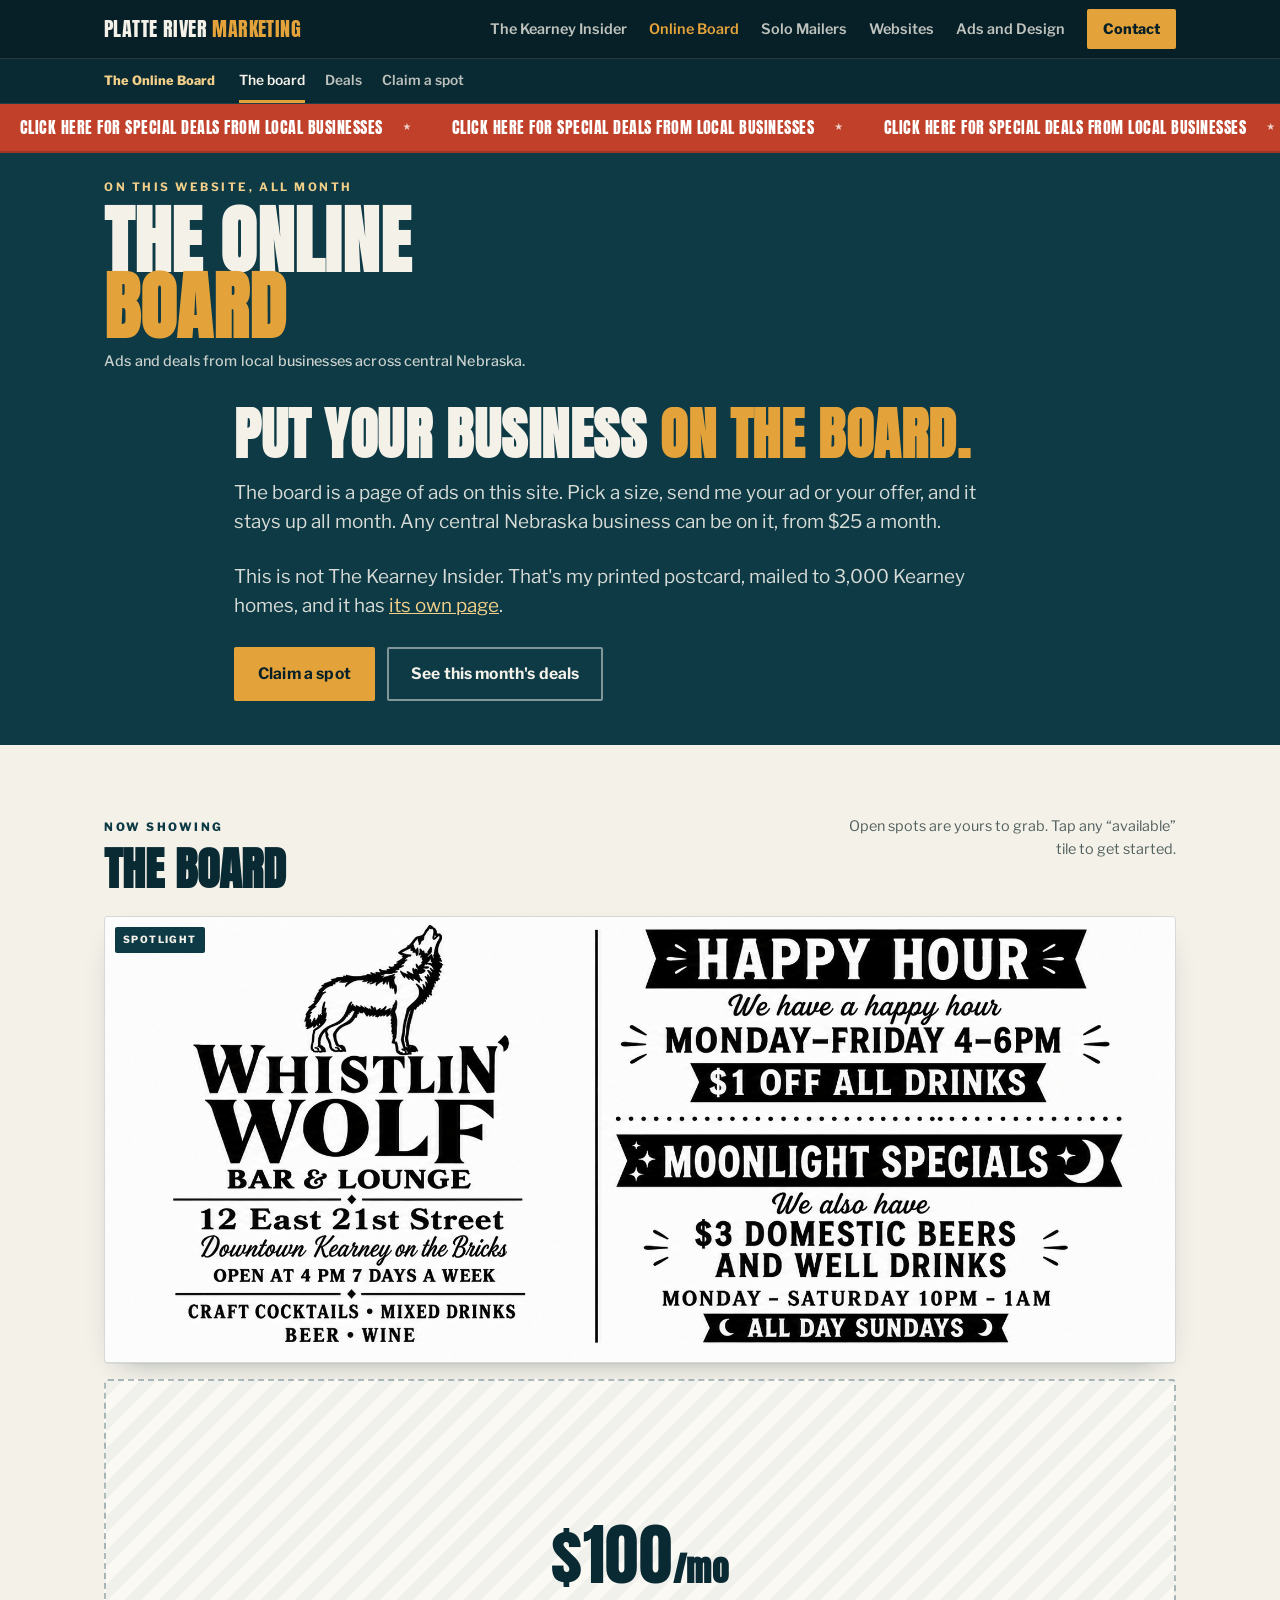
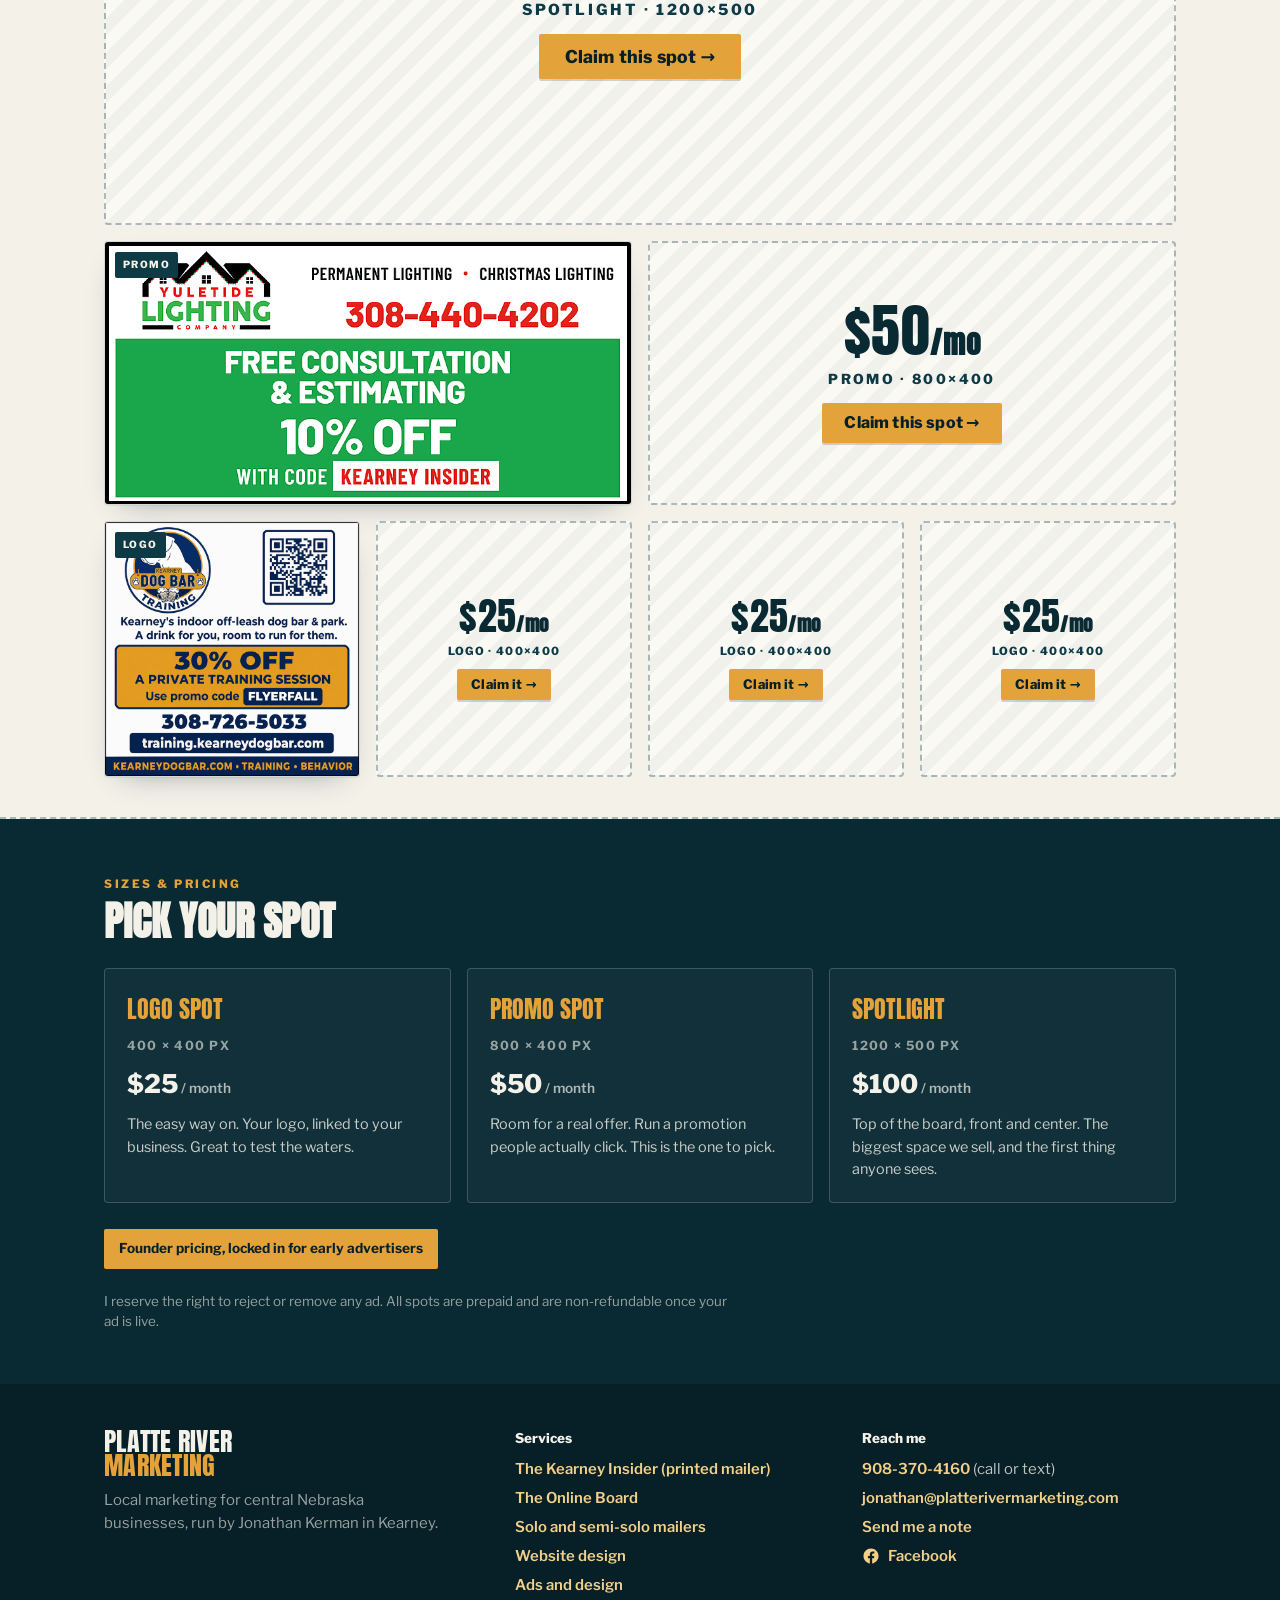
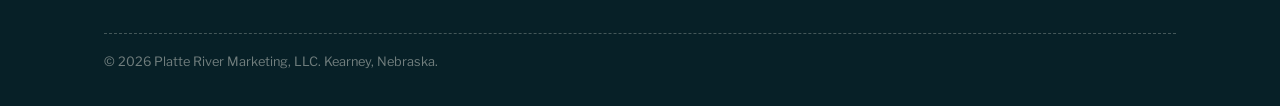
==== commit 7be11606: "Add files via upload" ====
--- a/board.html
+++ b/board.html
@@ -640,6 +640,7 @@
             Clicks out to advertisers are counted by Google Analytics.
    start  : "YYYY-MM-DD"  the ad shows on/after this date
    end    : "YYYY-MM-DD"  the ad auto-drops off after this date
+            Leave it as ""  to keep the ad up until you remove it yourself.
    =================================================================
    EXAMPLE (delete the // in front of each line to turn it on):
 
@@ -659,24 +660,24 @@
     name:  "Whistlin' Wolf Bar & Lounge",
     img:   "/ads/whistlin-wolf.png",
     link:  "https://www.facebook.com/p/Whistlin-Wolf-Bar-Lounge-61551043024109/",
-    start: "2026-09-27",
-    end:   "2026-10-27"
+    start: "2026-11-14",
+    end:   ""
   },
   {
     tier:  "promo",
     name:  "Yuletide Lighting Co",
     img:   "/ads/yuletide-lighting.png",
     link:  "https://www.facebook.com/p/Yuletide-Lighting-Co-61567820511411/",
-    start: "2026-09-27",
-    end:   "2026-10-27"
+    start: "2026-11-14",
+    end:   ""
   },
   {
     tier:  "logo",
     name:  "Kearney Dog Bar Training",
     img:   "/ads/kearney-dog-bar.png",
     link:  "https://kearneydogbar.com/",
-    start: "2026-09-27",
-    end:   "2026-10-27"
+    start: "2026-11-14",
+    end:   ""
   },
 ];
 
